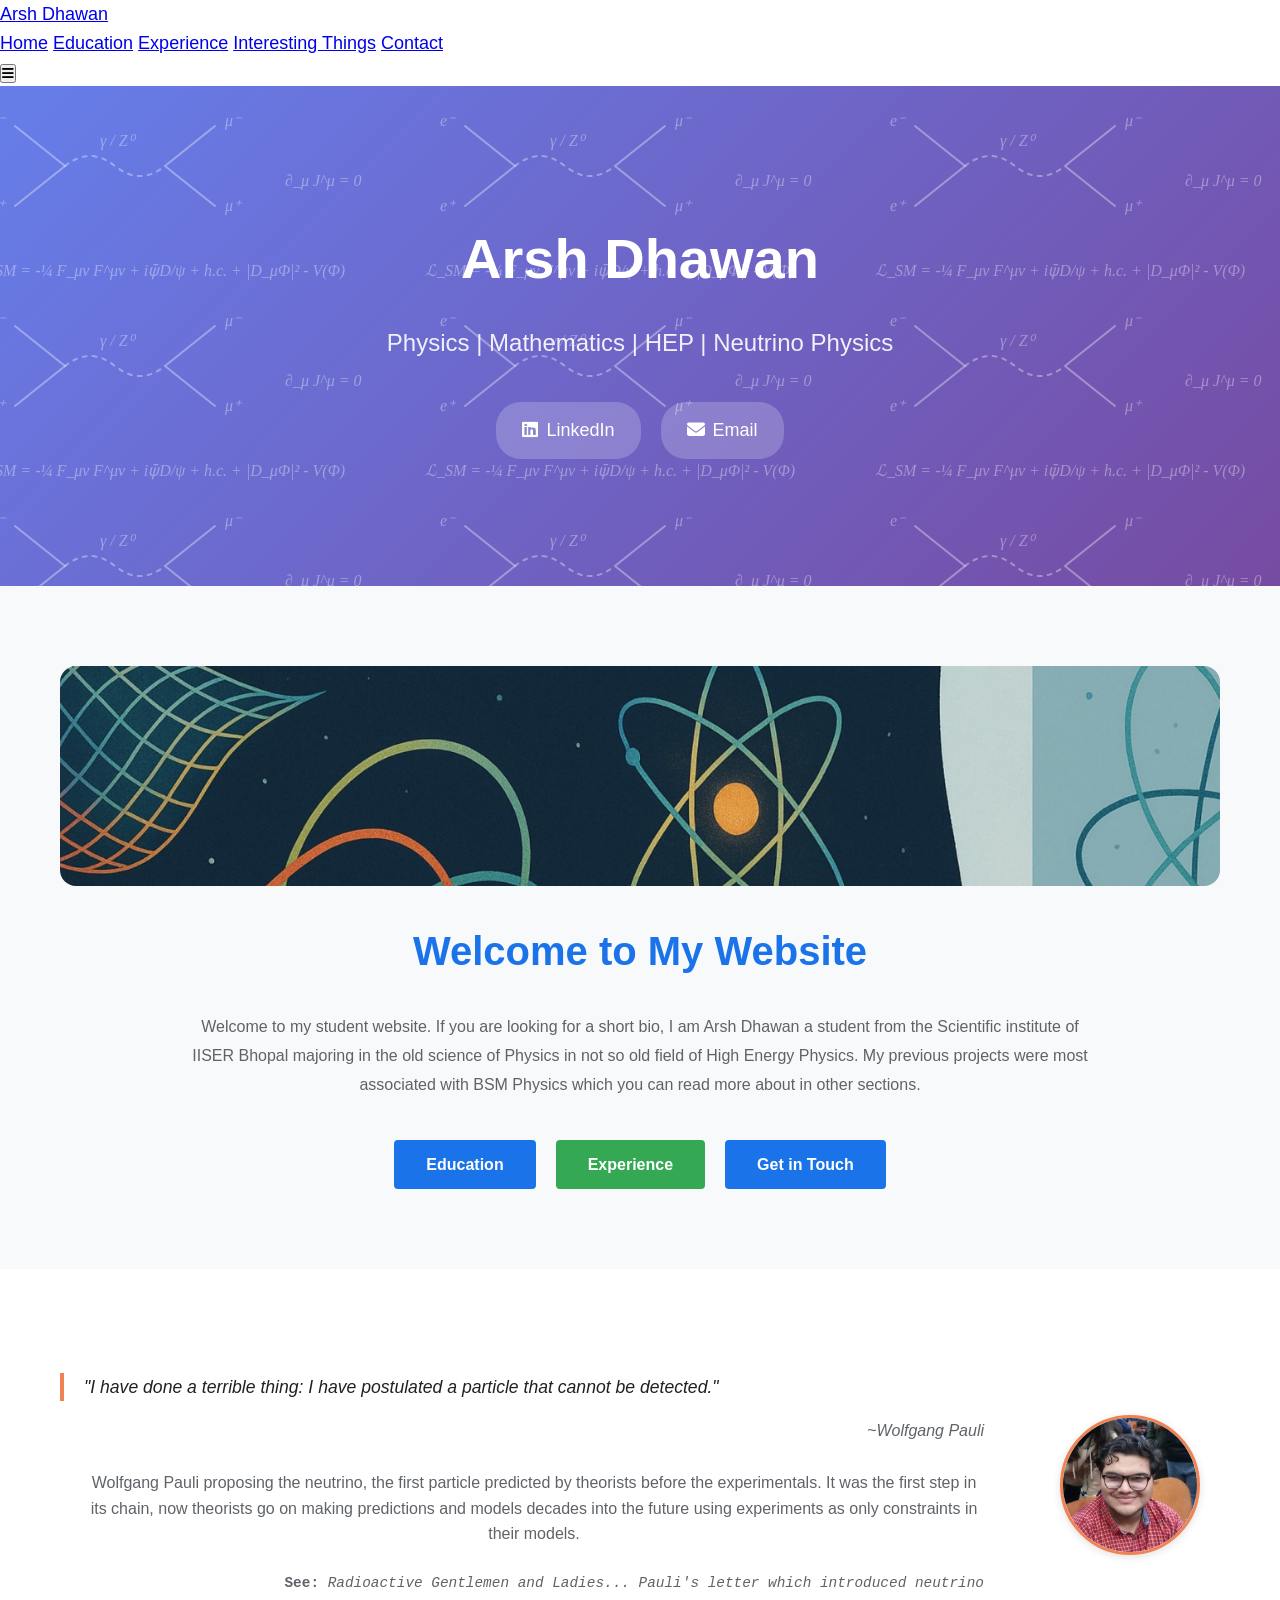
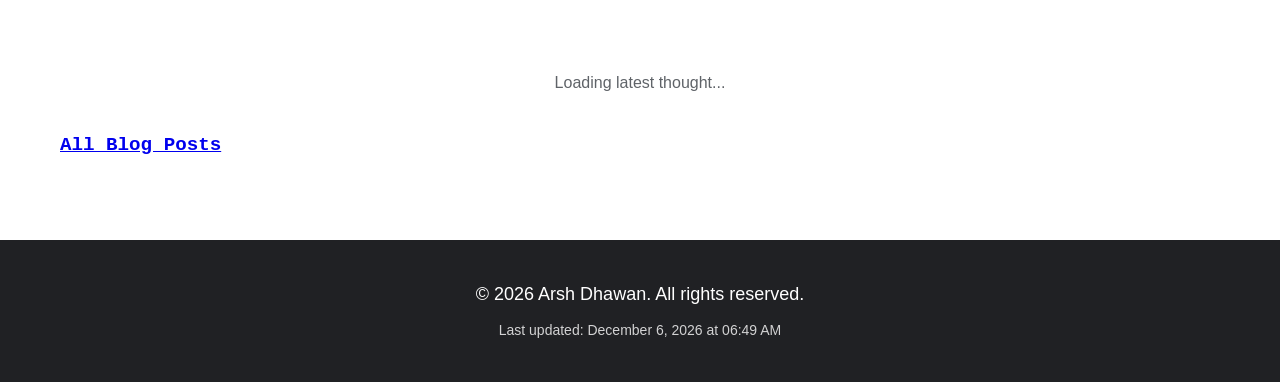
==== index.html @ 58fb80c8 "Revamp navigation bar with responsive design" ====
<!DOCTYPE html>
<html lang="en">
<head>
    <meta charset="UTF-8">
    <meta name="viewport" content="width=device-width, initial-scale=1.0">
    <title>Arsh Dhawan - Portfolio</title>
    <link rel="stylesheet" href="styles.css">
    <link rel="stylesheet" href="https://cdnjs.cloudflare.com/ajax/libs/font-awesome/6.4.0/css/all.min.css">
</head>
<body>
    <!-- Navigation Bar -->
    <nav class="bg-white shadow-md sticky top-0 z-50">
        <div class="max-w-6xl mx-auto px-4 sm:px-6 lg:px-8">
            <div class="flex justify-between items-center h-16">
                <!-- Logo -->
                <div class="flex-shrink-0 flex items-center">
                    <a href="index.html" class="text-2xl font-bold text-primary tracking-tight">Arsh Dhawan</a>
                </div>
                <!-- Desktop Menu -->
                <div class="hidden md:flex space-x-8">
                    <a href="index.html" class="text-primary border-b-2 border-primary px-3 py-2 text-sm font-medium">Home</a>
                    <a href="education.html" class="text-gray-500 hover:text-primary border-b-2 border-transparent px-3 py-2 text-sm font-medium transition-colors">Education</a>
                    <a href="experience.html" class="text-gray-500 hover:text-primary border-b-2 border-transparent px-3 py-2 text-sm font-medium transition-colors">Experience</a>
                    <a href="Interesting things.html" class="text-gray-500 hover:text-primary border-b-2 border-transparent px-3 py-2 text-sm font-medium transition-colors">Interesting Things</a>
                    <a href="contact.html" class="text-gray-500 hover:text-primary border-b-2 border-transparent px-3 py-2 text-sm font-medium transition-colors">Contact</a>
                </div>
                <!-- Mobile Menu Button (Visual Only for this demo) -->
                <div class="md:hidden flex items-center">
                    <button class="text-gray-500 hover:text-primary focus:outline-none">
                        <i class="fa-solid fa-bars text-xl"></i>
                    </button>
                </div>
            </div>
        </div>
    </nav>


    <section id="home" class="hero">
        <div class="hero-content">
            <h1>Arsh Dhawan</h1>
            <p class="subtitle">Physics | Mathematics | HEP | Neutrino Physics</p>
            <div class="social-links">
                <a href="https://www.linkedin.com/in/arsh-dhawan/" target="_blank" rel="noopener noreferrer">
                    <i class="fab fa-linkedin"></i> LinkedIn
                </a>
                <a href="https://mail.google.com/mail/?view=cm&fs=1&to=arsh23@iiserb.ac.in">
                    <i class="fas fa-envelope"></i> Email
                </a>
            </div>
        </div>
    </section>

    <section class="welcome">
        <div class="container">
            <img src="images/physics-banner.png" alt="Physics Banner" style="width:100%;max-height:220px;object-fit:cover;border-radius:16px;margin-bottom:24px;">
            <h2>Welcome to My Website</h2>
            <p>
                Welcome to my student website. If you are looking for a short bio, I am Arsh Dhawan a student from the Scientific institute of IISER Bhopal majoring in the old science of Physics in not so old field of High Energy Physics. My previous projects were most associated with BSM Physics which you can read more about in other sections.
            </p>
            <div class="quick-links">
                <a href="education.html" class="btn btn-primary">Education</a>
                <a href="experience.html" class="btn btn-secondary">Experience</a>
                <a href="contact.html" class="btn btn-primary">Get in Touch</a>
            </div>
        </div>
    </section>
<section class="random-content">
        <div class="container" style="display: flex; align-items: center; gap: 32px; flex-wrap: wrap;">
            
            <div style="flex: 1; min-width: 300px;">
                <section style="margin-bottom: 24px;">
                    <blockquote style="font-style: italic; font-size: 1.1rem; border-left: 4px solid #ef8354; padding-left: 20px; margin: 24px 0;">
                        "I have done a terrible thing: I have postulated a particle that cannot be detected."
                    </blockquote>
                    <p style="text-align: right; font-style: italic; margin-top: -8px; margin-bottom: 24px;">
                        ~Wolfgang Pauli
                    </p>
                    <p style="line-height: 1.6; margin-bottom: 24px;">
                        Wolfgang Pauli proposing the neutrino, the first particle predicted by theorists before the experimentals. It was the first step in its chain, now theorists go on making predictions and models decades into the future using experiments as only constraints in their models.
                    </p>
                    <p style="text-align: right; font-family: 'Courier New', monospace; font-size: 0.9rem;">
                        <strong>See:</strong> <em><a href="https://www.math.utah.edu/~beebe/talks/2015/qtm/pdf/pauli-1930-ltc.pdf" style="text-decoration: none; color: inherit;">Radioactive Gentlemen and Ladies... Pauli's letter which introduced neutrino</a></em>
                    </p>
                </section>
            </div>

            <div style="flex: 0 0 180px; text-align: center;">
                <img src="images/linkedin-profile.jpg" alt="Profile Picture" style="width:140px;height:140px;object-fit:cover;border-radius:50%;box-shadow:0 2px 8px rgba(0,0,0,0.12);border:3px solid #ef8354;display:block;margin:0 auto;">
            </div>

        </div>

        <div class="container" style="margin-top: 48px;">
            <div id="latestBlog">
                <p>Loading latest thought...</p>
            </div>
            <div id="allBlogs" style="margin-top:32px;">
                <h3 style="font-family:'Fira Mono','Roboto Mono','Consolas',monospace;font-size:1.2rem;"><a href ="fun.html"> All Blog Posts</a></h3>
                <div id="blogList"></div>
            </div>
        </div>
    </section>

    <footer class="footer">
        <p>&copy; 2026 Arsh Dhawan. All rights reserved.</p>
        <p class="last-updated">Last updated: <span id="lastUpdated"></span></p>
    </footer>

    <script src="script.js"></script>
</body>
</html>
---- styles.css ----
* {
    margin: 0;
    padding: 0;
    box-sizing: border-box;
}
/* 1. Hide the element by default (Mobile view) */
.desktop-only {
    display: none !important; 
}

/* 2. Show the element when the screen width is 768 pixels or larger (PC/Tablet view) */
@media (min-width: 768px) {
    .desktop-only {
        display: block !important; /* Use 'flex' instead of 'block' if it's a flex container */
    }
}
:root {
    --primary-color: #1a73e8;
    --secondary-color: #34a853;
    --text-dark: #202124;
    --text-light: #5f6368;
    --bg-light: #f8f9fa;
    --bg-white: #ffffff;
    --border-color: #dadce0;
    --shadow: 0 4px 24px rgba(44, 62, 80, 0.08);
}

body {
    font-family: 'Segoe UI', Tahoma, Geneva, Verdana, sans-serif;
    line-height: 1.6;
    color: var(--text-dark);
    background-color: var(--bg-white);
    font-size: 18px;
}

/* Navbar */
.navbar {
    background-color: var(--bg-white);
    box-shadow: 0 2px 4px rgba(0, 0, 0, 0.1);
    position: sticky;
    top: 0;
    z-index: 100;
    border-bottom: 1px solid var(--border-color);
}

.nav-container {
    max-width: 1200px;
    margin: 0 auto;
    padding: 0 20px;
    display: flex;
    justify-content: space-between;
    align-items: center;
    height: 70px;
}

.nav-logo {
    font-size: 24px;
    font-weight: 600;
    color: var(--primary-color);
    text-decoration: none;
    letter-spacing: 1px;
}

.nav-menu {
    display: flex;
    list-style: none;
    gap: 30px;
}

.nav-link {
    color: var(--text-dark);
    text-decoration: none;
    font-weight: 500;
    transition: color 0.3s ease;
}

.nav-link:hover {
    color: var(--primary-color);
}

/* =========================================
   HERO & HEADER SECTIONS (UPDATED WITH DOODLES)
   ========================================= */

/* Hero Section (Home Page - General HEP Doodle) */
.hero {
    background: url('images/hep-doodle.svg'), linear-gradient(135deg, #667eea 0%, #764ba2 100%);
    background-size: 450px, cover; 
    background-position: center;
    background-repeat: repeat, no-repeat;
    color: white;
    padding: 100px 20px;
    text-align: center;
    min-height: 500px;
    display: flex;
    align-items: center;
    justify-content: center;
}

.hero-content h1 {
    font-size: 56px;
    margin-bottom: 20px;
    font-weight: 700;
}

.subtitle {
    font-size: 24px;
    margin-bottom: 40px;
    opacity: 0.9;
}

.social-links {
    display: flex;
    gap: 20px;
    justify-content: center;
    flex-wrap: wrap;
}

.social-links a {
    display: inline-flex;
    align-items: center;
    gap: 8px;
    background-color: rgba(255, 255, 255, 0.2);
    color: white;
    padding: 12px 24px;
    border-radius: 25px;
    text-decoration: none;
    transition: all 0.3s ease;
    border: 2px solid transparent;
}

.social-links a:hover {
    background-color: white;
    color: #667eea;
    border-color: white;
}

/* Base Page Header */
.page-header {
    background: linear-gradient(135deg, #667eea 0%, #764ba2 100%);
    background-size: 450px, cover;
    background-position: center;
    background-repeat: repeat, no-repeat;
    color: white;
    padding: 60px 20px;
    text-align: center;
}

.page-header h1 {
    font-size: 48px;
    font-weight: 700;
}

/* Subpage Modifier Classes for Doodles */
.page-header.header-education {
    background: url('images/education-doodle.svg'), linear-gradient(135deg, #667eea 0%, #764ba2 100%);
}

.page-header.header-experience {
    background: url('images/bsm-doodle.svg'), linear-gradient(135deg, #667eea 0%, #764ba2 100%);
}

.page-header.header-fun {
    background: url('images/strings-doodle.svg'), linear-gradient(135deg, #667eea 0%, #764ba2 100%);
}

.page-header.header-contact {
    /* Updated to use your new.svg file instead of the old neutrino one! */
    background: url('images/new.svg'), linear-gradient(135deg, #667eea 0%, #764ba2 100%);
}

/* =========================================
   REMAINING CONTENT STYLES
   ========================================= */

/* Container */
.container {
    max-width: 1200px;
    margin: 0 auto;
    padding: 0 20px;
}

/* Content Section */
.content-section {
    padding: 80px 20px;
    background-color: var(--bg-light);
}

/* Welcome Section */
.welcome {
    padding: 80px 20px;
    background-color: var(--bg-light);
}

.welcome h2 {
    font-size: 40px;
    margin-bottom: 30px;
    color: var(--primary-color);
    text-align: center;
}

.welcome p {
    font-size: 16px;
    line-height: 1.8;
    color: var(--text-light);
    max-width: 900px;
    margin: 0 auto 20px;
    text-align: center;
}

.quick-links {
    display: flex;
    gap: 20px;
    justify-content: center;
    flex-wrap: wrap;
    margin-top: 40px;
}

/* Random Content Section */
.random-content {
    padding: 80px 20px;
    background-color: var(--bg-white);
}

.random-content h2 {
    font-size: 40px;
    margin-bottom: 30px;
    color: var(--primary-color);
    text-align: center;
}

.random-content p {
    font-size: 16px;
    line-height: 1.8;
    color: var(--text-light);
    max-width: 900px;
    margin: 0 auto;
    text-align: center;
}

/* Education Content */
.education-content h2 {
    font-size: 32px;
    color: var(--primary-color);
    margin-top: 40px;
    margin-bottom: 25px;
}

.education-content h2:first-child {
    margin-top: 0;
}

.education-item {
    background-color: var(--bg-white);
    padding: 30px;
    border-radius: 8px;
    margin-bottom: 25px;
    box-shadow: 0 2px 8px rgba(0, 0, 0, 0.08);
}

.education-item h3 {
    color: var(--primary-color);
    margin-bottom: 10px;
    font-size: 22px;
}

.education-item .subtitle {
    color: var(--text-light);
    font-size: 16px;
    margin-bottom: 15px;
    opacity: 1;
}

.education-item p {
    color: var(--text-light);
    line-height: 1.8;
    margin-bottom: 10px;
}

.interest-list {
    list-style: none;
    margin-left: 0;
}

.interest-list li {
    padding: 8px 0;
    padding-left: 25px;
    position: relative;
    color: var(--text-light);
}

.interest-list li:before {
    content: "▸";
    position: absolute;
    left: 0;
    color: var(--primary-color);
    font-weight: bold;
}

/* Projects Grid */
.projects-grid {
    display: grid;
    grid-template-columns: repeat(auto-fill, minmax(300px, 1fr));
    gap: 30px;
}

.project-card {
    background-color: var(--bg-white);
    padding: 30px;
    border-radius: 8px;
    box-shadow: 0 2px 8px rgba(0, 0, 0, 0.08);
    transition: transform 0.3s ease, box-shadow 0.3s ease;
}

.project-card:hover {
    transform: translateY(-8px);
    box-shadow: 0 8px 20px rgba(0, 0, 0, 0.12);
}

.project-card h3 {
    color: var(--primary-color);
    margin-bottom: 15px;
    font-size: 22px;
}

.project-description {
    color: var(--text-light);
    margin-bottom: 20px;
    line-height: 1.8;
}

.project-details {
    background-color: var(--bg-light);
    padding: 15px;
    border-radius: 4px;
    margin-bottom: 20px;
}

.project-details p {
    color: var(--text-light);
    font-size: 14px;
    margin-bottom: 8px;
}

.project-details p:last-child {
    margin-bottom: 0;
}

/* Fun Items - Alternating Pattern */
.fun-item {
    display: grid;
    grid-template-columns: 1fr 1fr;
    gap: 40px;
    align-items: center;
    margin-bottom: 60px;
    background-color: var(--bg-white);
    padding: 40px;
    border-radius: 8px;
    box-shadow: 0 2px 8px rgba(0, 0, 0, 0.08);
}

.fun-item-left, .fun-item-right {
    grid-template-columns: 1fr 1fr;
}

.fun-item-right .fun-image {
    order: 2;
}

.fun-item-right .fun-text {
    order: 1;
}

.fun-image {
    overflow: hidden;
    border-radius: 8px;
}

.fun-image img {
    width: 100%;
    height: 100%;
    object-fit: cover;
    transition: transform 0.3s ease;
}

.fun-image:hover img {
    transform: scale(1.05);
}

.fun-text h3 {
    color: var(--primary-color);
    font-size: 28px;
    margin-bottom: 15px;
}

.fun-text p {
    color: var(--text-light);
    line-height: 1.8;
    font-size: 16px;
}

/* Contact Section */
.contact-info-section h2,
.cv-section h2,
.message-section h2 {
    font-size: 32px;
    color: var(--primary-color);
    margin-bottom: 30px;
    margin-top: 50px;
}

.contact-info-section h2:first-child,
.cv-section h2:first-child {
    margin-top: 0;
}

.contact-grid {
    display: grid;
    grid-template-columns: repeat(auto-fit, minmax(250px, 1fr));
    gap: 30px;
    margin-bottom: 50px;
}

.contact-item {
    background-color: var(--bg-white);
    padding: 30px;
    border-radius: 8px;
    text-align: center;
    box-shadow: 0 2px 8px rgba(0, 0, 0, 0.08);
    transition: transform 0.3s ease;
}

.contact-item:hover {
    transform: translateY(-5px);
    box-shadow: 0 8px 16px rgba(0, 0, 0, 0.12);
}

.contact-item i {
    font-size: 40px;
    color: var(--primary-color);
    margin-bottom: 15px;
}

.contact-item h3 {
    margin-bottom: 10px;
    color: var(--text-dark);
    font-size: 20px;
}

.contact-item a {
    color: var(--primary-color);
    text-decoration: none;
    transition: color 0.3s ease;
    word-break: break-word;
}

.contact-item a:hover {
    color: #1557b0;
    text-decoration: underline;
}

.contact-item p {
    color: var(--text-light);
}

/* CV Box */
.cv-box {
    background-color: var(--bg-white);
    padding: 30px;
    border-radius: 8px;
    box-shadow: 0 2px 8px rgba(0, 0, 0, 0.08);
}

.cv-box p {
    color: var(--text-light);
    margin-bottom: 20px;
    line-height: 1.8;
}

/* Contact Form */
.contact-form {
    background-color: var(--bg-white);
    padding: 30px;
    border-radius: 8px;
    box-shadow: 0 2px 8px rgba(0, 0, 0, 0.08);
    max-width: 600px;
}

.form-group {
    margin-bottom: 20px;
}

.form-group label {
    display: block;
    margin-bottom: 8px;
    color: var(--text-dark);
    font-weight: 500;
}

.form-group input,
.form-group textarea {
    width: 100%;
    padding: 12px;
    border: 1px solid var(--border-color);
    border-radius: 4px;
    font-family: inherit;
    font-size: 16px;
    transition: border-color 0.3s ease;
}

.form-group input:focus,
.form-group textarea:focus {
    outline: none;
    border-color: var(--primary-color);
    box-shadow: 0 0 0 3px rgba(26, 115, 232, 0.1);
}

/* Buttons */
.btn {
    display: inline-flex;
    align-items: center;
    gap: 8px;
    padding: 12px 32px;
    border-radius: 4px;
    text-decoration: none;
    font-weight: 600;
    transition: all 0.3s ease;
    border: none;
    cursor: pointer;
    font-size: 16px;
}

.btn-primary {
    background-color: var(--primary-color);
    color: white;
}

.btn-primary:hover {
    background-color: #1557b0;
    box-shadow: 0 4px 12px rgba(26, 115, 232, 0.4);
}

.btn-secondary {
    background-color: var(--secondary-color);
    color: white;
}

.btn-secondary:hover {
    background-color: #2d8659;
    box-shadow: 0 4px 12px rgba(52, 168, 83, 0.4);
}

/* Footer */
.footer {
    background-color: var(--text-dark);
    color: white;
    text-align: center;
    padding: 40px 20px;
}

.footer p {
    margin-bottom: 10px;
}

.footer p:last-child {
    margin-bottom: 0;
}

.last-updated {
    font-size: 14px;
    opacity: 0.8;
}

/* Responsive Design */
@media (max-width: 768px) {
    .nav-menu {
        gap: 15px;
        font-size: 14px;
    }

    .hero-content h1 {
        font-size: 36px;
    }

    .subtitle {
        font-size: 18px;
    }

    .page-header h1 {
        font-size: 32px;
    }

    .welcome h2,
    .random-content h2,
    .education-content h2,
    .contact-info-section h2,
    .cv-section h2,
    .message-section h2 {
        font-size: 28px;
    }

    .social-links {
        flex-direction: column;
    }

    .social-links a {
        width: 100%;
    }

    .quick-links {
        flex-direction: column;
    }

    .quick-links .btn {
        width: 100%;
        justify-content: center;
    }

    .fun-item {
        grid-template-columns: 1fr;
        gap: 20px;
        padding: 20px;
    }

    .fun-item-right .fun-image {
        order: 0;
    }

    .fun-item-right .fun-text {
        order: 0;
    }

    .contact-form {
        padding: 20px;
    }

    .projects-grid {
        grid-template-columns: 1fr;
    }
}

@media (max-width: 480px) {
    .nav-menu {
        gap: 10px;
        font-size: 12px;
    }

    .hero-content h1 {
        font-size: 28px;
    }

    .page-header h1 {
        font-size: 24px;
    }

    .btn {
        padding: 10px 20px;
        font-size: 14px;
    }

    .education-item,
    .project-card,
    .fun-item {
        padding: 20px;
    }

    .fun-text h3 {
        font-size: 22px;
    }

    .contact-item i {
        font-size: 32px;
    }
}
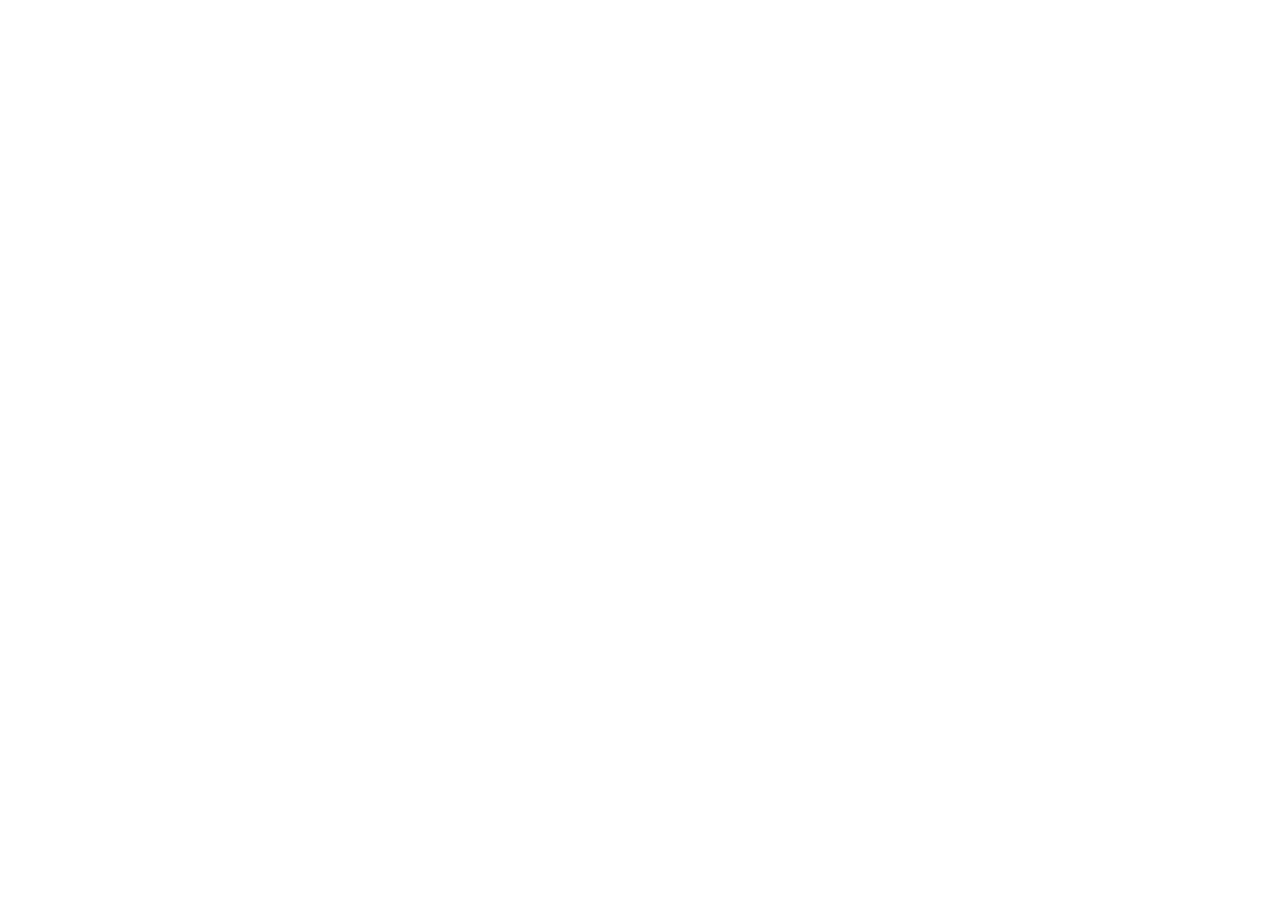
==== commit a2e102d4: "Refactor index.html structure and navigation links" ====
--- a/index.html
+++ b/index.html
@@ -1,29 +1,22 @@
 <!DOCTYPE html>
 <html lang="en">
 <head>
-    <meta charset="UTF-8">
-    <meta name="viewport" content="width=device-width, initial-scale=1.0">
-    <title>Arsh Dhawan - Portfolio</title>
-    <link rel="stylesheet" href="styles.css">
-    <link rel="stylesheet" href="https://cdnjs.cloudflare.com/ajax/libs/font-awesome/6.4.0/css/all.min.css">
+ <meta charset="UTF-8" />
+  <meta name="viewport" content="width=device-width, initial-scale=1.0" />
+  <title>Portfolio - Arsh Dhawan</title>
+  <link rel="stylesheet" href="https://cdnjs.cloudflare.com/ajax/libs/font-awesome/6.4.0/css/all.min.css" />
+
+  <style>
+    * { box-sizing: border-box; }
 </head>
 <body>
-    <!-- Navigation Bar -->
-    <nav class="bg-white shadow-md sticky top-0 z-50">
-        <div class="max-w-6xl mx-auto px-4 sm:px-6 lg:px-8">
-            <div class="flex justify-between items-center h-16">
-                <!-- Logo -->
-                <div class="flex-shrink-0 flex items-center">
-                    <a href="index.html" class="text-2xl font-bold text-primary tracking-tight">Arsh Dhawan</a>
-                </div>
-                <!-- Desktop Menu -->
-                <div class="hidden md:flex space-x-8">
-                    <a href="index.html" class="text-primary border-b-2 border-primary px-3 py-2 text-sm font-medium">Home</a>
-                    <a href="education.html" class="text-gray-500 hover:text-primary border-b-2 border-transparent px-3 py-2 text-sm font-medium transition-colors">Education</a>
-                    <a href="experience.html" class="text-gray-500 hover:text-primary border-b-2 border-transparent px-3 py-2 text-sm font-medium transition-colors">Experience</a>
-                    <a href="Interesting things.html" class="text-gray-500 hover:text-primary border-b-2 border-transparent px-3 py-2 text-sm font-medium transition-colors">Interesting Things</a>
-                    <a href="contact.html" class="text-gray-500 hover:text-primary border-b-2 border-transparent px-3 py-2 text-sm font-medium transition-colors">Contact</a>
-                </div>
+      <div class="nav-links">
+        <a href="index.html">Home</a>
+        <a href="education.html">Education</a>
+        <a href="experience.html">Experience</a>
+        <a href="interesting-things.html" class="active">Interesting Things</a>
+        <a href="contact.html">Contact</a>
+      </div>
                 <!-- Mobile Menu Button (Visual Only for this demo) -->
                 <div class="md:hidden flex items-center">
                     <button class="text-gray-500 hover:text-primary focus:outline-none">
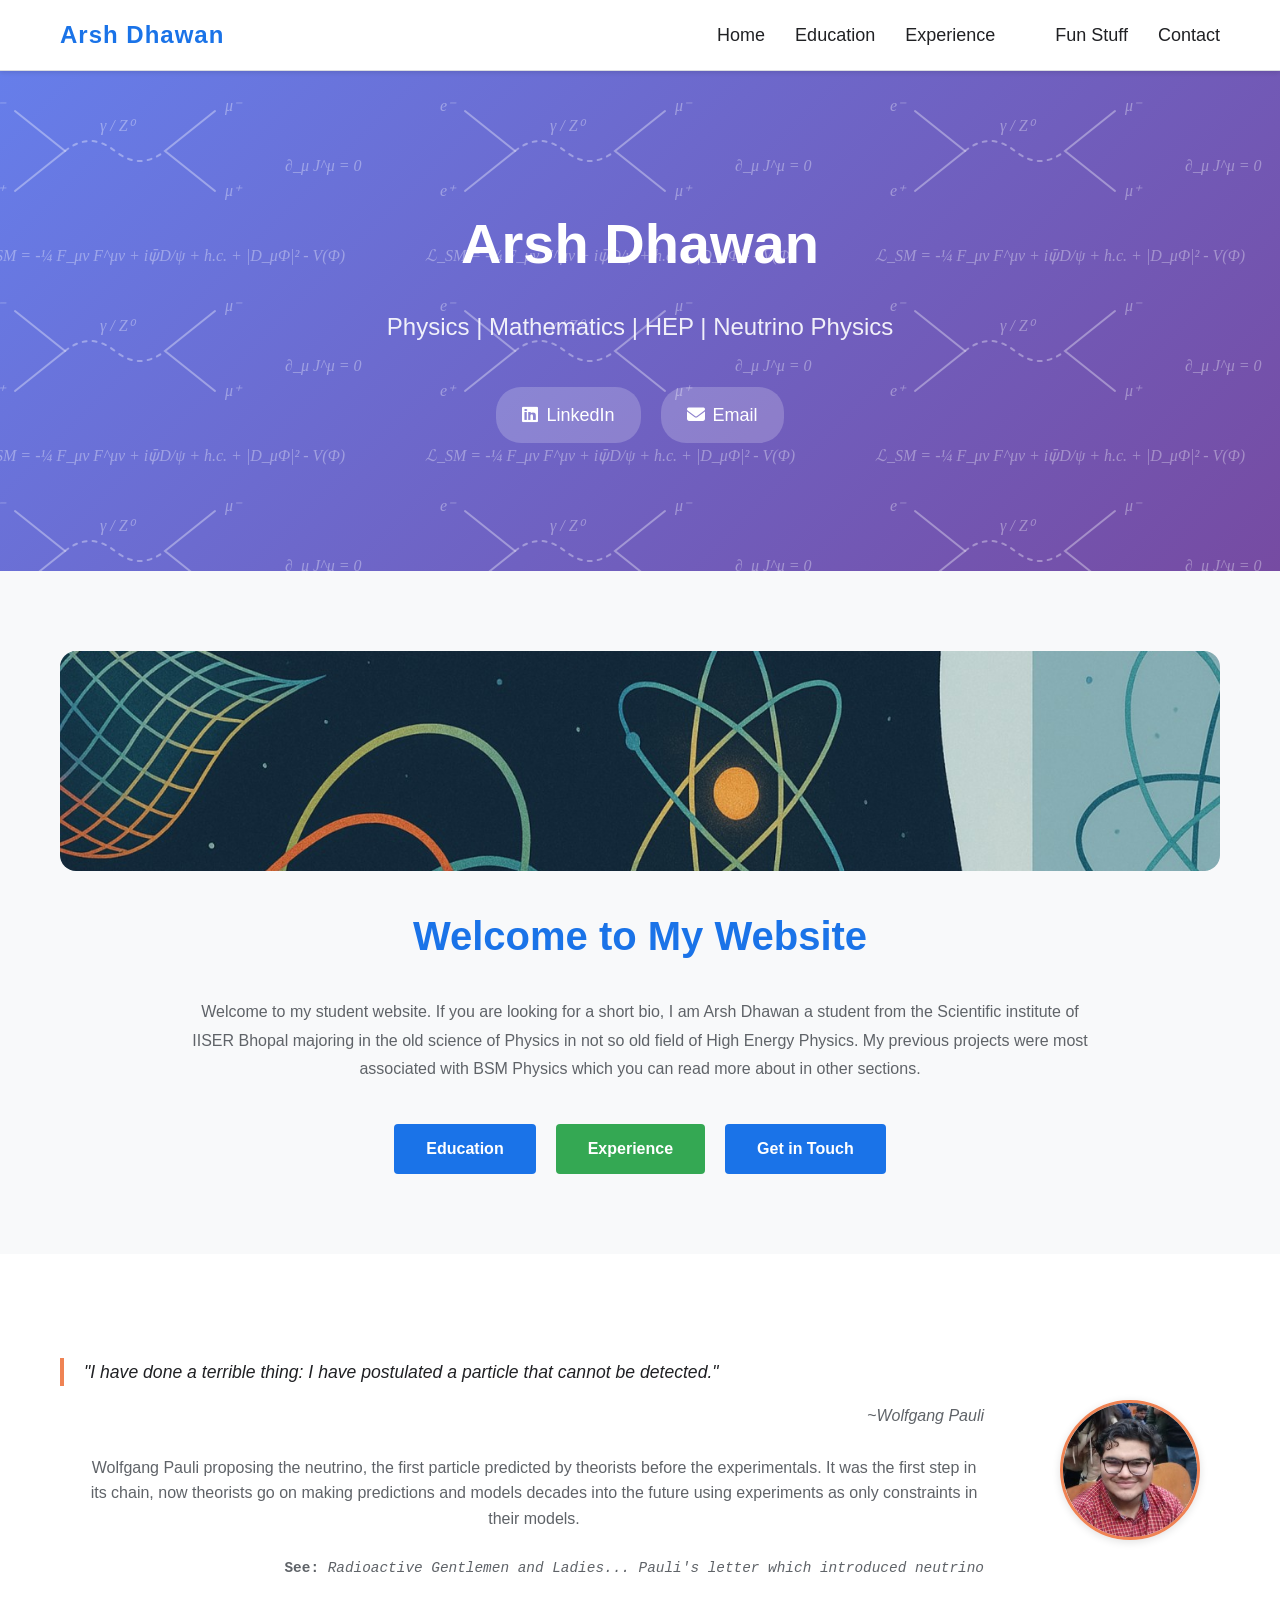
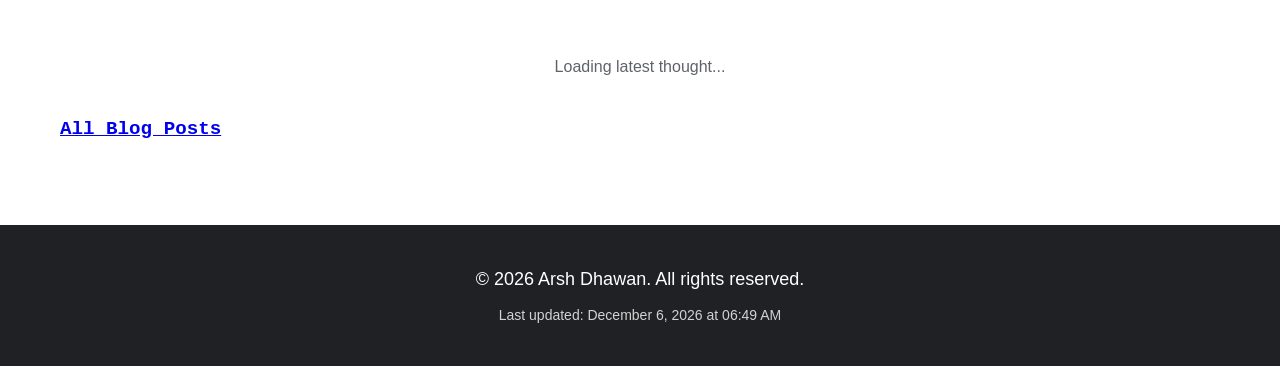
==== commit 27bcf2f1: "Refactor HTML structure and update metadata" ====
--- a/index.html
+++ b/index.html
@@ -1,32 +1,35 @@
 <!DOCTYPE html>
 <html lang="en">
 <head>
- <meta charset="UTF-8" />
-  <meta name="viewport" content="width=device-width, initial-scale=1.0" />
-  <title>Portfolio - Arsh Dhawan</title>
-  <link rel="stylesheet" href="https://cdnjs.cloudflare.com/ajax/libs/font-awesome/6.4.0/css/all.min.css" />
-
-  <style>
-    * { box-sizing: border-box; }
+    <meta charset="UTF-8">
+    <meta name="viewport" content="width=device-width, initial-scale=1.0">
+    <title>Arsh Dhawan - Portfolio</title>
+    <link rel="stylesheet" href="styles.css">
+    <link rel="stylesheet" href="https://cdnjs.cloudflare.com/ajax/libs/font-awesome/6.4.0/css/all.min.css">
 </head>
 <body>
-      <div class="nav-links">
-        <a href="index.html">Home</a>
-        <a href="education.html">Education</a>
-        <a href="experience.html">Experience</a>
-        <a href="interesting-things.html" class="active">Interesting Things</a>
-        <a href="contact.html">Contact</a>
-      </div>
-                <!-- Mobile Menu Button (Visual Only for this demo) -->
-                <div class="md:hidden flex items-center">
-                    <button class="text-gray-500 hover:text-primary focus:outline-none">
-                        <i class="fa-solid fa-bars text-xl"></i>
-                    </button>
-                </div>
-            </div>
+    <nav class="navbar">
+        <div class="nav-container">
+            <a href="index.html" class="nav-logo">Arsh Dhawan</a>
+            <ul class="nav-menu">
+                <li class="nav-item">
+                    <a href="index.html" class="nav-link">Home</a>
+                </li>
+                <li class="nav-item">
+                    <a href="education.html" class="nav-link">Education</a>
+                </li>
+                <li class="nav-item">
+                    <a href="experience.html" class="nav-link">Experience</a>
+                </li>
+                <li class="nav-item">
+                <li class="nav-item"><a href="fun.html" class="nav-link">Fun Stuff</a></li>
+                </li>
+                <li class="nav-item">
+                    <a href="contact.html" class="nav-link">Contact</a>
+                </li>
+            </ul>
         </div>
     </nav>
-
 
     <section id="home" class="hero">
         <div class="hero-content">
@@ -102,4 +105,3 @@
     <script src="script.js"></script>
 </body>
 </html>
-
--- a/styles.css
+++ b/styles.css
@@ -0,0 +1,674 @@
+* {
+    margin: 0;
+    padding: 0;
+    box-sizing: border-box;
+}
+/* 1. Hide the element by default (Mobile view) */
+.desktop-only {
+    display: none !important; 
+}
+
+/* 2. Show the element when the screen width is 768 pixels or larger (PC/Tablet view) */
+@media (min-width: 768px) {
+    .desktop-only {
+        display: block !important; /* Use 'flex' instead of 'block' if it's a flex container */
+    }
+}
+:root {
+    --primary-color: #1a73e8;
+    --secondary-color: #34a853;
+    --text-dark: #202124;
+    --text-light: #5f6368;
+    --bg-light: #f8f9fa;
+    --bg-white: #ffffff;
+    --border-color: #dadce0;
+    --shadow: 0 4px 24px rgba(44, 62, 80, 0.08);
+}
+
+body {
+    font-family: 'Segoe UI', Tahoma, Geneva, Verdana, sans-serif;
+    line-height: 1.6;
+    color: var(--text-dark);
+    background-color: var(--bg-white);
+    font-size: 18px;
+}
+
+/* Navbar */
+.navbar {
+    background-color: var(--bg-white);
+    box-shadow: 0 2px 4px rgba(0, 0, 0, 0.1);
+    position: sticky;
+    top: 0;
+    z-index: 100;
+    border-bottom: 1px solid var(--border-color);
+}
+
+.nav-container {
+    max-width: 1200px;
+    margin: 0 auto;
+    padding: 0 20px;
+    display: flex;
+    justify-content: space-between;
+    align-items: center;
+    height: 70px;
+}
+
+.nav-logo {
+    font-size: 24px;
+    font-weight: 600;
+    color: var(--primary-color);
+    text-decoration: none;
+    letter-spacing: 1px;
+}
+
+.nav-menu {
+    display: flex;
+    list-style: none;
+    gap: 30px;
+}
+
+.nav-link {
+    color: var(--text-dark);
+    text-decoration: none;
+    font-weight: 500;
+    transition: color 0.3s ease;
+}
+
+.nav-link:hover {
+    color: var(--primary-color);
+}
+
+/* =========================================
+   HERO & HEADER SECTIONS (UPDATED WITH DOODLES)
+   ========================================= */
+
+/* Hero Section (Home Page - General HEP Doodle) */
+.hero {
+    background: url('images/hep-doodle.svg'), linear-gradient(135deg, #667eea 0%, #764ba2 100%);
+    background-size: 450px, cover; 
+    background-position: center;
+    background-repeat: repeat, no-repeat;
+    color: white;
+    padding: 100px 20px;
+    text-align: center;
+    min-height: 500px;
+    display: flex;
+    align-items: center;
+    justify-content: center;
+}
+
+.hero-content h1 {
+    font-size: 56px;
+    margin-bottom: 20px;
+    font-weight: 700;
+}
+
+.subtitle {
+    font-size: 24px;
+    margin-bottom: 40px;
+    opacity: 0.9;
+}
+
+.social-links {
+    display: flex;
+    gap: 20px;
+    justify-content: center;
+    flex-wrap: wrap;
+}
+
+.social-links a {
+    display: inline-flex;
+    align-items: center;
+    gap: 8px;
+    background-color: rgba(255, 255, 255, 0.2);
+    color: white;
+    padding: 12px 24px;
+    border-radius: 25px;
+    text-decoration: none;
+    transition: all 0.3s ease;
+    border: 2px solid transparent;
+}
+
+.social-links a:hover {
+    background-color: white;
+    color: #667eea;
+    border-color: white;
+}
+
+/* Base Page Header */
+.page-header {
+    background: linear-gradient(135deg, #667eea 0%, #764ba2 100%);
+    background-size: 450px, cover;
+    background-position: center;
+    background-repeat: repeat, no-repeat;
+    color: white;
+    padding: 60px 20px;
+    text-align: center;
+}
+
+.page-header h1 {
+    font-size: 48px;
+    font-weight: 700;
+}
+
+/* Subpage Modifier Classes for Doodles */
+.page-header.header-education {
+    background: url('images/education-doodle.svg'), linear-gradient(135deg, #667eea 0%, #764ba2 100%);
+}
+
+.page-header.header-experience {
+    background: url('images/bsm-doodle.svg'), linear-gradient(135deg, #667eea 0%, #764ba2 100%);
+}
+
+.page-header.header-fun {
+    background: url('images/strings-doodle.svg'), linear-gradient(135deg, #667eea 0%, #764ba2 100%);
+}
+
+.page-header.header-contact {
+    /* Updated to use your new.svg file instead of the old neutrino one! */
+    background: url('images/new.svg'), linear-gradient(135deg, #667eea 0%, #764ba2 100%);
+}
+
+/* =========================================
+   REMAINING CONTENT STYLES
+   ========================================= */
+
+/* Container */
+.container {
+    max-width: 1200px;
+    margin: 0 auto;
+    padding: 0 20px;
+}
+
+/* Content Section */
+.content-section {
+    padding: 80px 20px;
+    background-color: var(--bg-light);
+}
+
+/* Welcome Section */
+.welcome {
+    padding: 80px 20px;
+    background-color: var(--bg-light);
+}
+
+.welcome h2 {
+    font-size: 40px;
+    margin-bottom: 30px;
+    color: var(--primary-color);
+    text-align: center;
+}
+
+.welcome p {
+    font-size: 16px;
+    line-height: 1.8;
+    color: var(--text-light);
+    max-width: 900px;
+    margin: 0 auto 20px;
+    text-align: center;
+}
+
+.quick-links {
+    display: flex;
+    gap: 20px;
+    justify-content: center;
+    flex-wrap: wrap;
+    margin-top: 40px;
+}
+
+/* Random Content Section */
+.random-content {
+    padding: 80px 20px;
+    background-color: var(--bg-white);
+}
+
+.random-content h2 {
+    font-size: 40px;
+    margin-bottom: 30px;
+    color: var(--primary-color);
+    text-align: center;
+}
+
+.random-content p {
+    font-size: 16px;
+    line-height: 1.8;
+    color: var(--text-light);
+    max-width: 900px;
+    margin: 0 auto;
+    text-align: center;
+}
+
+/* Education Content */
+.education-content h2 {
+    font-size: 32px;
+    color: var(--primary-color);
+    margin-top: 40px;
+    margin-bottom: 25px;
+}
+
+.education-content h2:first-child {
+    margin-top: 0;
+}
+
+.education-item {
+    background-color: var(--bg-white);
+    padding: 30px;
+    border-radius: 8px;
+    margin-bottom: 25px;
+    box-shadow: 0 2px 8px rgba(0, 0, 0, 0.08);
+}
+
+.education-item h3 {
+    color: var(--primary-color);
+    margin-bottom: 10px;
+    font-size: 22px;
+}
+
+.education-item .subtitle {
+    color: var(--text-light);
+    font-size: 16px;
+    margin-bottom: 15px;
+    opacity: 1;
+}
+
+.education-item p {
+    color: var(--text-light);
+    line-height: 1.8;
+    margin-bottom: 10px;
+}
+
+.interest-list {
+    list-style: none;
+    margin-left: 0;
+}
+
+.interest-list li {
+    padding: 8px 0;
+    padding-left: 25px;
+    position: relative;
+    color: var(--text-light);
+}
+
+.interest-list li:before {
+    content: "▸";
+    position: absolute;
+    left: 0;
+    color: var(--primary-color);
+    font-weight: bold;
+}
+
+/* Projects Grid */
+.projects-grid {
+    display: grid;
+    grid-template-columns: repeat(auto-fill, minmax(300px, 1fr));
+    gap: 30px;
+}
+
+.project-card {
+    background-color: var(--bg-white);
+    padding: 30px;
+    border-radius: 8px;
+    box-shadow: 0 2px 8px rgba(0, 0, 0, 0.08);
+    transition: transform 0.3s ease, box-shadow 0.3s ease;
+}
+
+.project-card:hover {
+    transform: translateY(-8px);
+    box-shadow: 0 8px 20px rgba(0, 0, 0, 0.12);
+}
+
+.project-card h3 {
+    color: var(--primary-color);
+    margin-bottom: 15px;
+    font-size: 22px;
+}
+
+.project-description {
+    color: var(--text-light);
+    margin-bottom: 20px;
+    line-height: 1.8;
+}
+
+.project-details {
+    background-color: var(--bg-light);
+    padding: 15px;
+    border-radius: 4px;
+    margin-bottom: 20px;
+}
+
+.project-details p {
+    color: var(--text-light);
+    font-size: 14px;
+    margin-bottom: 8px;
+}
+
+.project-details p:last-child {
+    margin-bottom: 0;
+}
+
+/* Fun Items - Alternating Pattern */
+.fun-item {
+    display: grid;
+    grid-template-columns: 1fr 1fr;
+    gap: 40px;
+    align-items: center;
+    margin-bottom: 60px;
+    background-color: var(--bg-white);
+    padding: 40px;
+    border-radius: 8px;
+    box-shadow: 0 2px 8px rgba(0, 0, 0, 0.08);
+}
+
+.fun-item-left, .fun-item-right {
+    grid-template-columns: 1fr 1fr;
+}
+
+.fun-item-right .fun-image {
+    order: 2;
+}
+
+.fun-item-right .fun-text {
+    order: 1;
+}
+
+.fun-image {
+    overflow: hidden;
+    border-radius: 8px;
+}
+
+.fun-image img {
+    width: 100%;
+    height: 100%;
+    object-fit: cover;
+    transition: transform 0.3s ease;
+}
+
+.fun-image:hover img {
+    transform: scale(1.05);
+}
+
+.fun-text h3 {
+    color: var(--primary-color);
+    font-size: 28px;
+    margin-bottom: 15px;
+}
+
+.fun-text p {
+    color: var(--text-light);
+    line-height: 1.8;
+    font-size: 16px;
+}
+
+/* Contact Section */
+.contact-info-section h2,
+.cv-section h2,
+.message-section h2 {
+    font-size: 32px;
+    color: var(--primary-color);
+    margin-bottom: 30px;
+    margin-top: 50px;
+}
+
+.contact-info-section h2:first-child,
+.cv-section h2:first-child {
+    margin-top: 0;
+}
+
+.contact-grid {
+    display: grid;
+    grid-template-columns: repeat(auto-fit, minmax(250px, 1fr));
+    gap: 30px;
+    margin-bottom: 50px;
+}
+
+.contact-item {
+    background-color: var(--bg-white);
+    padding: 30px;
+    border-radius: 8px;
+    text-align: center;
+    box-shadow: 0 2px 8px rgba(0, 0, 0, 0.08);
+    transition: transform 0.3s ease;
+}
+
+.contact-item:hover {
+    transform: translateY(-5px);
+    box-shadow: 0 8px 16px rgba(0, 0, 0, 0.12);
+}
+
+.contact-item i {
+    font-size: 40px;
+    color: var(--primary-color);
+    margin-bottom: 15px;
+}
+
+.contact-item h3 {
+    margin-bottom: 10px;
+    color: var(--text-dark);
+    font-size: 20px;
+}
+
+.contact-item a {
+    color: var(--primary-color);
+    text-decoration: none;
+    transition: color 0.3s ease;
+    word-break: break-word;
+}
+
+.contact-item a:hover {
+    color: #1557b0;
+    text-decoration: underline;
+}
+
+.contact-item p {
+    color: var(--text-light);
+}
+
+/* CV Box */
+.cv-box {
+    background-color: var(--bg-white);
+    padding: 30px;
+    border-radius: 8px;
+    box-shadow: 0 2px 8px rgba(0, 0, 0, 0.08);
+}
+
+.cv-box p {
+    color: var(--text-light);
+    margin-bottom: 20px;
+    line-height: 1.8;
+}
+
+/* Contact Form */
+.contact-form {
+    background-color: var(--bg-white);
+    padding: 30px;
+    border-radius: 8px;
+    box-shadow: 0 2px 8px rgba(0, 0, 0, 0.08);
+    max-width: 600px;
+}
+
+.form-group {
+    margin-bottom: 20px;
+}
+
+.form-group label {
+    display: block;
+    margin-bottom: 8px;
+    color: var(--text-dark);
+    font-weight: 500;
+}
+
+.form-group input,
+.form-group textarea {
+    width: 100%;
+    padding: 12px;
+    border: 1px solid var(--border-color);
+    border-radius: 4px;
+    font-family: inherit;
+    font-size: 16px;
+    transition: border-color 0.3s ease;
+}
+
+.form-group input:focus,
+.form-group textarea:focus {
+    outline: none;
+    border-color: var(--primary-color);
+    box-shadow: 0 0 0 3px rgba(26, 115, 232, 0.1);
+}
+
+/* Buttons */
+.btn {
+    display: inline-flex;
+    align-items: center;
+    gap: 8px;
+    padding: 12px 32px;
+    border-radius: 4px;
+    text-decoration: none;
+    font-weight: 600;
+    transition: all 0.3s ease;
+    border: none;
+    cursor: pointer;
+    font-size: 16px;
+}
+
+.btn-primary {
+    background-color: var(--primary-color);
+    color: white;
+}
+
+.btn-primary:hover {
+    background-color: #1557b0;
+    box-shadow: 0 4px 12px rgba(26, 115, 232, 0.4);
+}
+
+.btn-secondary {
+    background-color: var(--secondary-color);
+    color: white;
+}
+
+.btn-secondary:hover {
+    background-color: #2d8659;
+    box-shadow: 0 4px 12px rgba(52, 168, 83, 0.4);
+}
+
+/* Footer */
+.footer {
+    background-color: var(--text-dark);
+    color: white;
+    text-align: center;
+    padding: 40px 20px;
+}
+
+.footer p {
+    margin-bottom: 10px;
+}
+
+.footer p:last-child {
+    margin-bottom: 0;
+}
+
+.last-updated {
+    font-size: 14px;
+    opacity: 0.8;
+}
+
+/* Responsive Design */
+@media (max-width: 768px) {
+    .nav-menu {
+        gap: 15px;
+        font-size: 14px;
+    }
+
+    .hero-content h1 {
+        font-size: 36px;
+    }
+
+    .subtitle {
+        font-size: 18px;
+    }
+
+    .page-header h1 {
+        font-size: 32px;
+    }
+
+    .welcome h2,
+    .random-content h2,
+    .education-content h2,
+    .contact-info-section h2,
+    .cv-section h2,
+    .message-section h2 {
+        font-size: 28px;
+    }
+
+    .social-links {
+        flex-direction: column;
+    }
+
+    .social-links a {
+        width: 100%;
+    }
+
+    .quick-links {
+        flex-direction: column;
+    }
+
+    .quick-links .btn {
+        width: 100%;
+        justify-content: center;
+    }
+
+    .fun-item {
+        grid-template-columns: 1fr;
+        gap: 20px;
+        padding: 20px;
+    }
+
+    .fun-item-right .fun-image {
+        order: 0;
+    }
+
+    .fun-item-right .fun-text {
+        order: 0;
+    }
+
+    .contact-form {
+        padding: 20px;
+    }
+
+    .projects-grid {
+        grid-template-columns: 1fr;
+    }
+}
+
+@media (max-width: 480px) {
+    .nav-menu {
+        gap: 10px;
+        font-size: 12px;
+    }
+
+    .hero-content h1 {
+        font-size: 28px;
+    }
+
+    .page-header h1 {
+        font-size: 24px;
+    }
+
+    .btn {
+        padding: 10px 20px;
+        font-size: 14px;
+    }
+
+    .education-item,
+    .project-card,
+    .fun-item {
+        padding: 20px;
+    }
+
+    .fun-text h3 {
+        font-size: 22px;
+    }
+
+    .contact-item i {
+        font-size: 32px;
+    }
+}
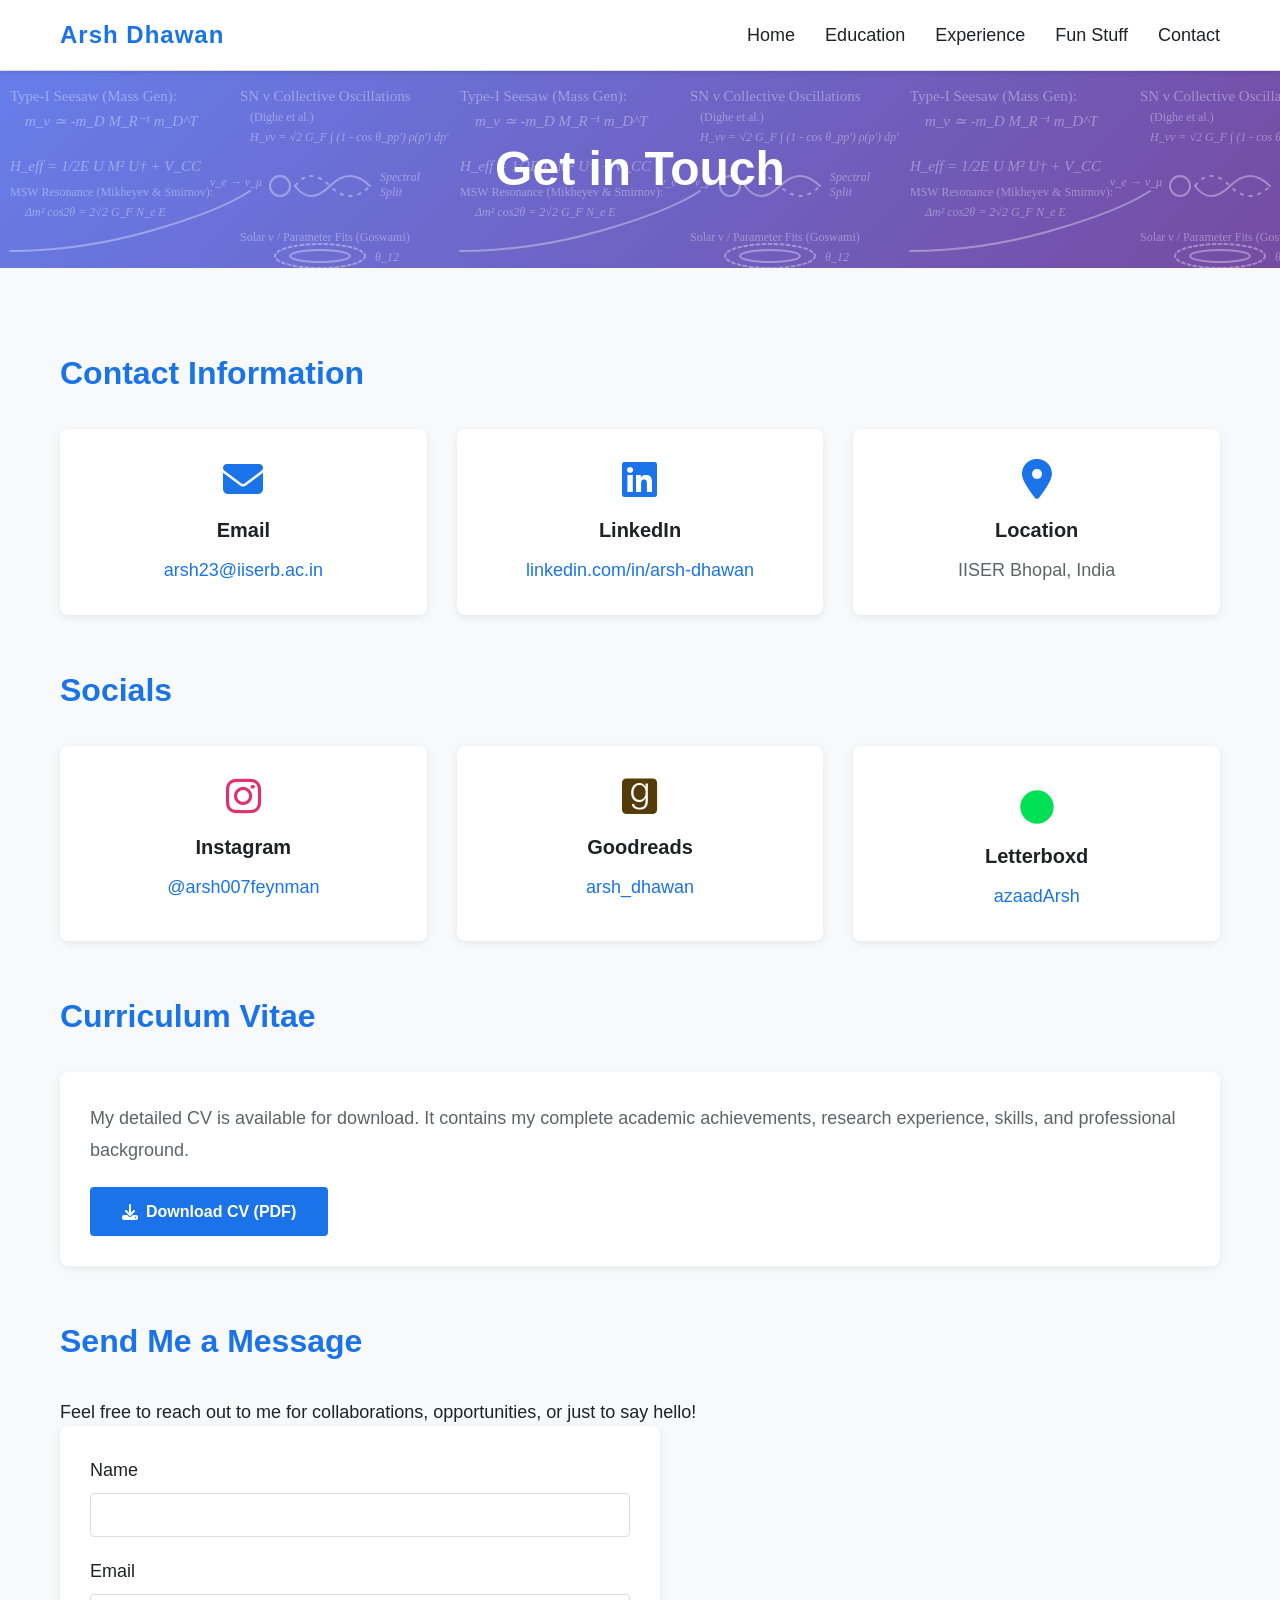
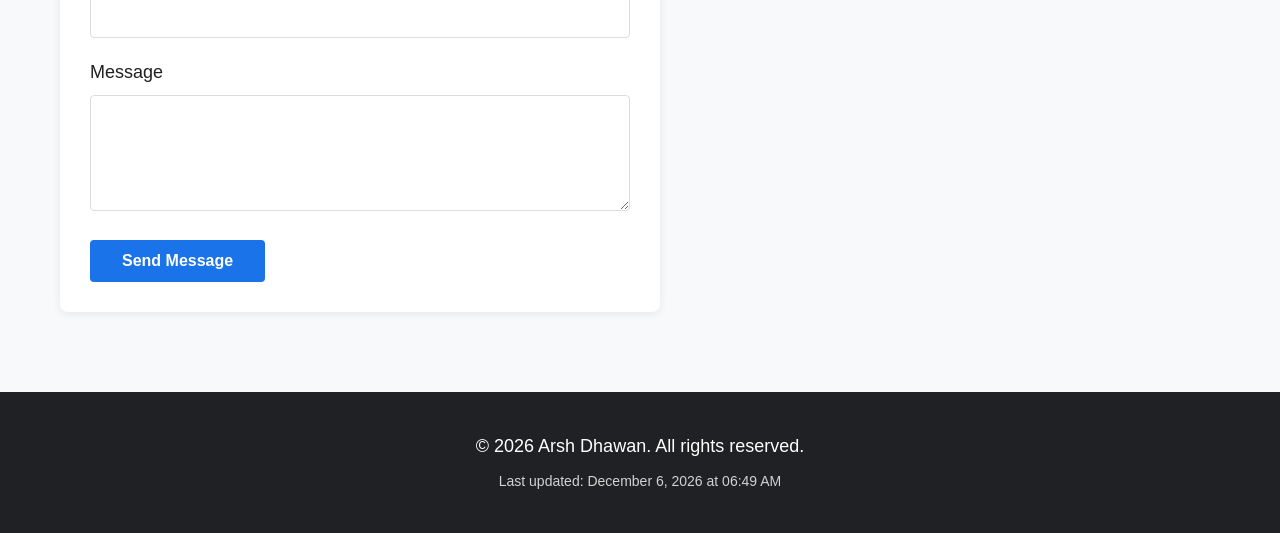
==== commit 949848e6: "Update index.html for contact page layout" ====
--- a/index.html
+++ b/index.html
@@ -1,9 +1,13 @@
 <!DOCTYPE html>
 <html lang="en">
 <head>
+    <!-- Favicon Links -->
+    <link rel="icon" href="images/cherenkov-nu.png" type="image/png">
+    <!-- If you also want to use the .ico as a fallback, you can uncomment the line below and ensure you have a favicon.ico file -->
+    <!-- <link rel="icon" href="favicon.ico" sizes="48x48"> -->
     <meta charset="UTF-8">
     <meta name="viewport" content="width=device-width, initial-scale=1.0">
-    <title>Arsh Dhawan - Portfolio</title>
+    <title>Contact - Arsh Dhawan</title>
     <link rel="stylesheet" href="styles.css">
     <link rel="stylesheet" href="https://cdnjs.cloudflare.com/ajax/libs/font-awesome/6.4.0/css/all.min.css">
 </head>
@@ -22,7 +26,7 @@
                     <a href="experience.html" class="nav-link">Experience</a>
                 </li>
                 <li class="nav-item">
-                <li class="nav-item"><a href="fun.html" class="nav-link">Fun Stuff</a></li>
+                    <a href="fun.html" class="nav-link">Fun Stuff</a>
                 </li>
                 <li class="nav-item">
                     <a href="contact.html" class="nav-link">Contact</a>
@@ -31,68 +35,97 @@
         </div>
     </nav>
 
-    <section id="home" class="hero">
-        <div class="hero-content">
-            <h1>Arsh Dhawan</h1>
-            <p class="subtitle">Physics | Mathematics | HEP | Neutrino Physics</p>
-            <div class="social-links">
-                <a href="https://www.linkedin.com/in/arsh-dhawan/" target="_blank" rel="noopener noreferrer">
-                    <i class="fab fa-linkedin"></i> LinkedIn
-                </a>
-                <a href="https://mail.google.com/mail/?view=cm&fs=1&to=arsh23@iiserb.ac.in">
-                    <i class="fas fa-envelope"></i> Email
-                </a>
-            </div>
-        </div>
+    <section class="page-header header-contact">
+        <h1>Get in Touch</h1>
     </section>
 
-    <section class="welcome">
+    <section class="content-section">
         <div class="container">
-            <img src="images/physics-banner.png" alt="Physics Banner" style="width:100%;max-height:220px;object-fit:cover;border-radius:16px;margin-bottom:24px;">
-            <h2>Welcome to My Website</h2>
-            <p>
-                Welcome to my student website. If you are looking for a short bio, I am Arsh Dhawan a student from the Scientific institute of IISER Bhopal majoring in the old science of Physics in not so old field of High Energy Physics. My previous projects were most associated with BSM Physics which you can read more about in other sections.
-            </p>
-            <div class="quick-links">
-                <a href="education.html" class="btn btn-primary">Education</a>
-                <a href="experience.html" class="btn btn-secondary">Experience</a>
-                <a href="contact.html" class="btn btn-primary">Get in Touch</a>
+            <div class="contact-info-section">
+                <h2>Contact Information</h2>
+                <div class="contact-grid">
+                    <div class="contact-item">
+                        <i class="fas fa-envelope"></i>
+                        <h3>Email</h3>
+                        <a href="https://mail.google.com/mail/?view=cm&fs=1&to=arsh23@iiserb.ac.in">arsh23@iiserb.ac.in</a>
+                    </div>
+                    <div class="contact-item">
+                        <i class="fab fa-linkedin"></i>
+                        <h3>LinkedIn</h3>
+                        <a href="https://www.linkedin.com/in/arsh-dhawan/" target="_blank" rel="noopener noreferrer">
+                            linkedin.com/in/arsh-dhawan
+                        </a>
+                    </div>
+                    <div class="contact-item">
+                        <i class="fas fa-map-marker-alt"></i>
+                        <h3>Location</h3>
+                        <p>IISER Bhopal, India</p>
+                    </div>
+                </div>
             </div>
-        </div>
-    </section>
-<section class="random-content">
-        <div class="container" style="display: flex; align-items: center; gap: 32px; flex-wrap: wrap;">
             
-            <div style="flex: 1; min-width: 300px;">
-                <section style="margin-bottom: 24px;">
-                    <blockquote style="font-style: italic; font-size: 1.1rem; border-left: 4px solid #ef8354; padding-left: 20px; margin: 24px 0;">
-                        "I have done a terrible thing: I have postulated a particle that cannot be detected."
-                    </blockquote>
-                    <p style="text-align: right; font-style: italic; margin-top: -8px; margin-bottom: 24px;">
-                        ~Wolfgang Pauli
-                    </p>
-                    <p style="line-height: 1.6; margin-bottom: 24px;">
-                        Wolfgang Pauli proposing the neutrino, the first particle predicted by theorists before the experimentals. It was the first step in its chain, now theorists go on making predictions and models decades into the future using experiments as only constraints in their models.
-                    </p>
-                    <p style="text-align: right; font-family: 'Courier New', monospace; font-size: 0.9rem;">
-                        <strong>See:</strong> <em><a href="https://www.math.utah.edu/~beebe/talks/2015/qtm/pdf/pauli-1930-ltc.pdf" style="text-decoration: none; color: inherit;">Radioactive Gentlemen and Ladies... Pauli's letter which introduced neutrino</a></em>
-                    </p>
-                </section>
+            <!-- Removed the redundant opening <section> and <div class="container"> tags here -->
+
+            <div class="contact-info-section" style="margin-top: 3rem;">
+                <h2>Socials</h2>
+                <div class="contact-grid">
+                    <div class="contact-item">
+                        <i class="fab fa-instagram" style="color: #E1306C;"></i>
+                        <h3>Instagram</h3>
+                        <a href="https://www.instagram.com/arsh007feynman/" target="_blank" rel="noopener noreferrer">
+                            @arsh007feynman
+                        </a>
+                    </div>
+                    <div class="contact-item">
+                        <i class="fab fa-goodreads" style="color: #553B08;"></i>
+                        <h3>Goodreads</h3>
+                        <a href="https://www.goodreads.com/arsh_dhawan" target="_blank" rel="noopener noreferrer">
+                            arsh_dhawan
+                        </a>
+                    </div>
+                    <div class="contact-item">
+                        <!-- Wrapping SVG in an i tag so your styles.css targets it perfectly like a FontAwesome icon -->
+                        <i style="color: #00E054;">
+                            <svg viewBox="0 0 24 24" style="width: 1em; height: 1em; fill: currentColor; vertical-align: -0.125em;" xmlns="http://www.w3.org/2000/svg">
+                                <circle cx="12" cy="12" r="10" />
+                            </svg>
+                        </i>
+                        <h3>Letterboxd</h3>
+                        <a href="https://letterboxd.com/azaadArsh/" target="_blank" rel="noopener noreferrer">
+                            azaadArsh
+                        </a>
+                    </div>
+                </div>
             </div>
 
-            <div style="flex: 0 0 180px; text-align: center;">
-                <img src="images/linkedin-profile.jpg" alt="Profile Picture" style="width:140px;height:140px;object-fit:cover;border-radius:50%;box-shadow:0 2px 8px rgba(0,0,0,0.12);border:3px solid #ef8354;display:block;margin:0 auto;">
+            <div class="cv-section" style="margin-top: 3rem;">
+                <h2>Curriculum Vitae</h2>
+                <div class="cv-box">
+                    <p>My detailed CV is available for download. It contains my complete academic achievements, research experience, skills, and professional background.</p>
+                    <a href="pdfs/arsh_cv_wp.pdf" class="btn btn-primary" target="_blank">
+                        <i class="fas fa-download"></i> Download CV (PDF)
+                    </a>
+                </div>
             </div>
 
-        </div>
-
-        <div class="container" style="margin-top: 48px;">
-            <div id="latestBlog">
-                <p>Loading latest thought...</p>
-            </div>
-            <div id="allBlogs" style="margin-top:32px;">
-                <h3 style="font-family:'Fira Mono','Roboto Mono','Consolas',monospace;font-size:1.2rem;"><a href ="fun.html"> All Blog Posts</a></h3>
-                <div id="blogList"></div>
+            <div class="message-section" style="margin-top: 3rem;">
+                <h2>Send Me a Message</h2>
+                <p>Feel free to reach out to me for collaborations, opportunities, or just to say hello!</p>
+                <form class="contact-form" action="https://formspree.io/f/mpqylqwe" method="POST">
+                    <div class="form-group">
+                        <label for="name">Name</label>
+                        <input type="text" id="name" name="name" required>
+                    </div>
+                    <div class="form-group">
+                        <label for="email">Email</label>
+                        <input type="email" id="email" name="email" required>
+                    </div>
+                    <div class="form-group">
+                        <label for="message">Message</label>
+                        <textarea id="message" name="message" rows="5" required></textarea>
+                    </div>
+                    <button type="submit" class="btn btn-primary">Send Message</button>
+                </form>
             </div>
         </div>
     </section>
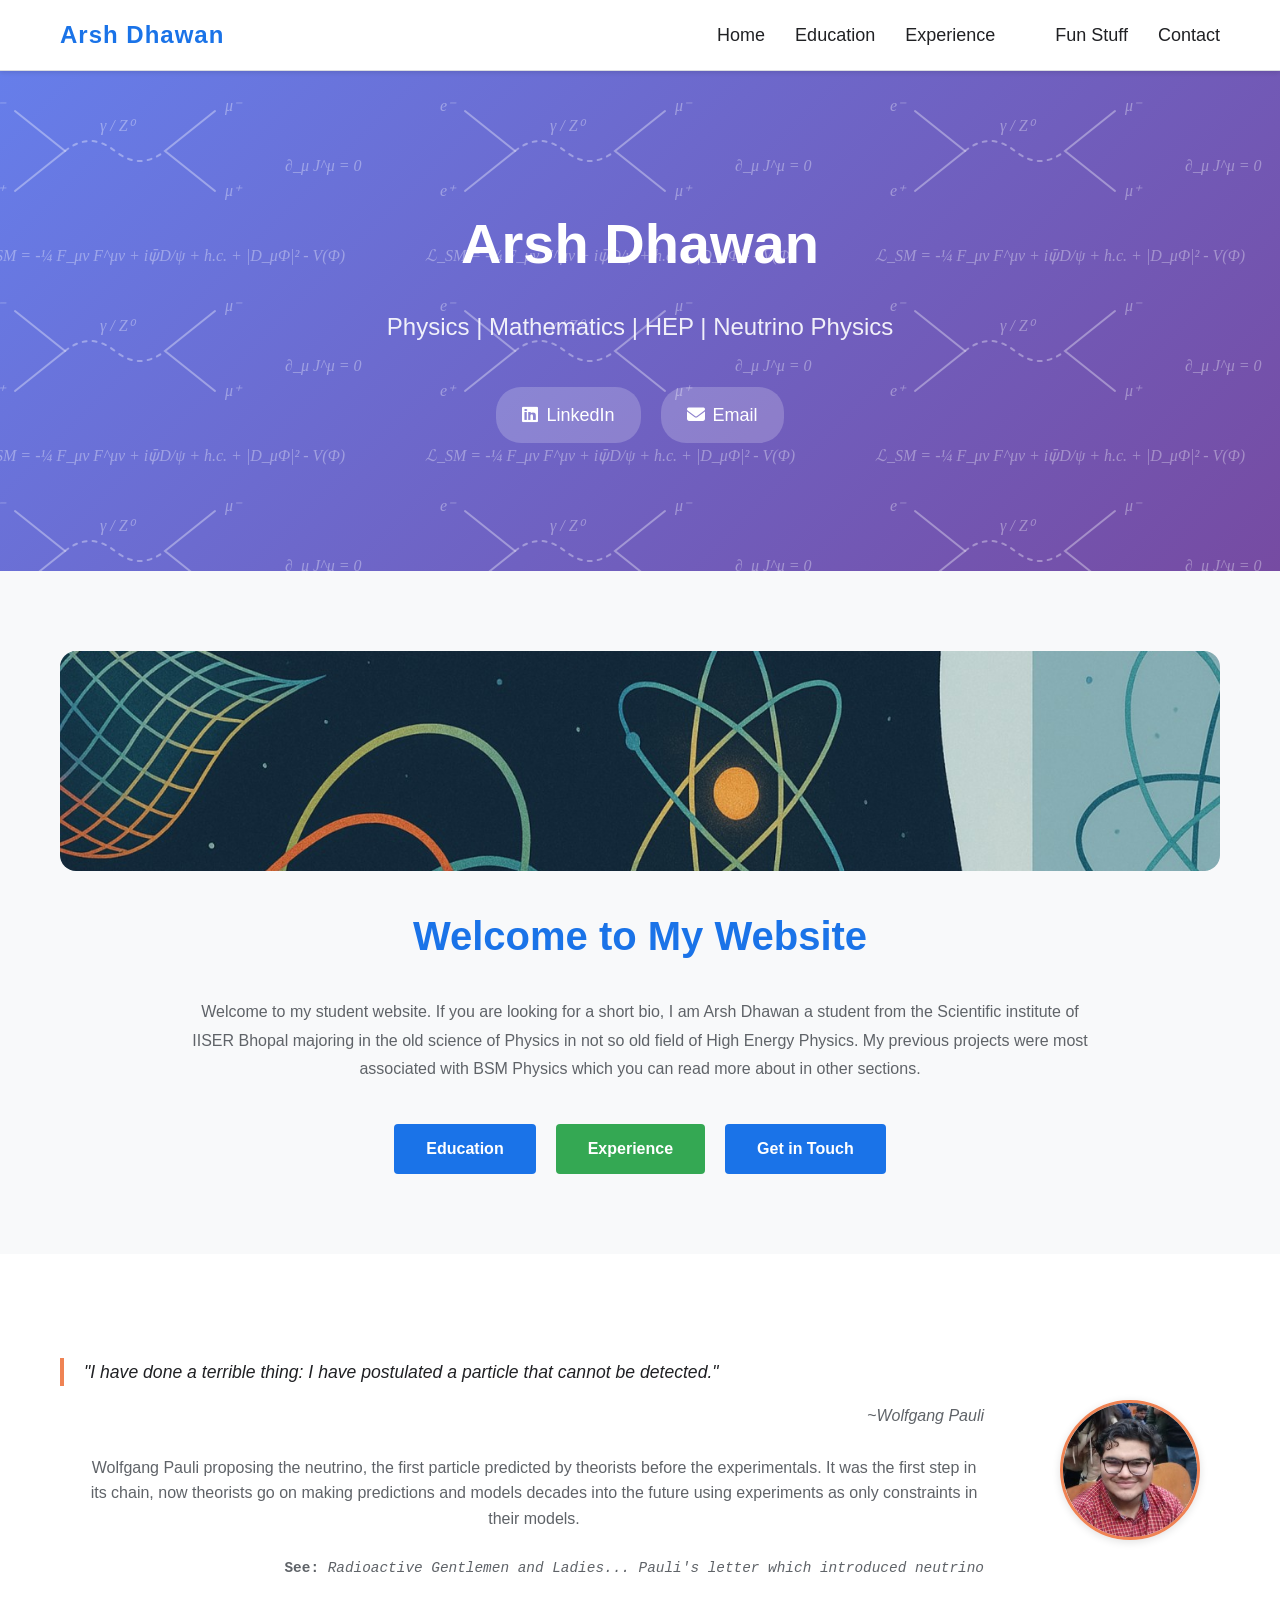
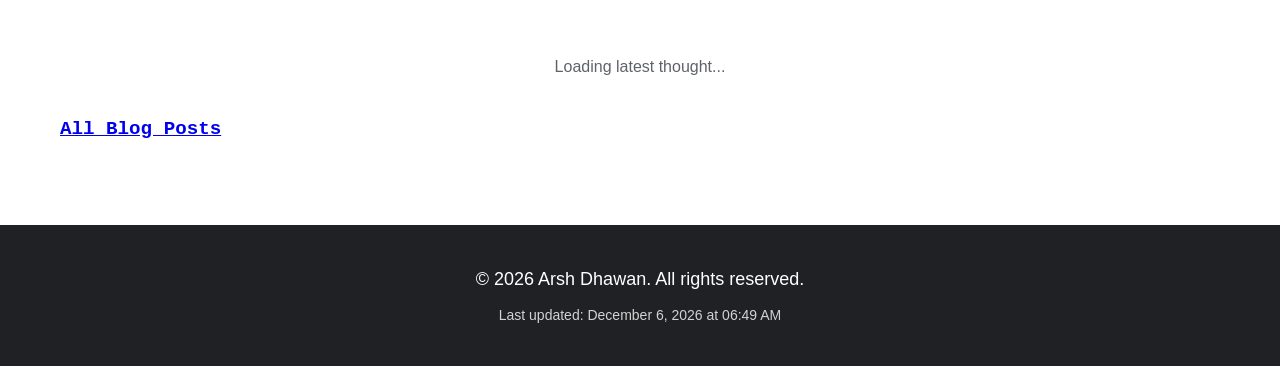
==== commit 623ed13a: "Refactor index.html structure and content Removed redundant meta tags and updated the title. Reorgan" ====
--- a/index.html
+++ b/index.html
@@ -1,13 +1,15 @@
 <!DOCTYPE html>
 <html lang="en">
 <head>
+    <meta charset="UTF-8">
+    <meta name="viewport" content="width=device-width, initial-scale=1.0">
+    <title>Arsh Dhawan - Portfolio</title>
+    
     <!-- Favicon Links -->
     <link rel="icon" href="images/cherenkov-nu.png" type="image/png">
     <!-- If you also want to use the .ico as a fallback, you can uncomment the line below and ensure you have a favicon.ico file -->
     <!-- <link rel="icon" href="favicon.ico" sizes="48x48"> -->
-    <meta charset="UTF-8">
-    <meta name="viewport" content="width=device-width, initial-scale=1.0">
-    <title>Contact - Arsh Dhawan</title>
+
     <link rel="stylesheet" href="styles.css">
     <link rel="stylesheet" href="https://cdnjs.cloudflare.com/ajax/libs/font-awesome/6.4.0/css/all.min.css">
 </head>
@@ -26,7 +28,7 @@
                     <a href="experience.html" class="nav-link">Experience</a>
                 </li>
                 <li class="nav-item">
-                    <a href="fun.html" class="nav-link">Fun Stuff</a>
+                <li class="nav-item"><a href="fun.html" class="nav-link">Fun Stuff</a></li>
                 </li>
                 <li class="nav-item">
                     <a href="contact.html" class="nav-link">Contact</a>
@@ -35,97 +37,68 @@
         </div>
     </nav>
 
-    <section class="page-header header-contact">
-        <h1>Get in Touch</h1>
+    <section id="home" class="hero">
+        <div class="hero-content">
+            <h1>Arsh Dhawan</h1>
+            <p class="subtitle">Physics | Mathematics | HEP | Neutrino Physics</p>
+            <div class="social-links">
+                <a href="https://www.linkedin.com/in/arsh-dhawan/" target="_blank" rel="noopener noreferrer">
+                    <i class="fab fa-linkedin"></i> LinkedIn
+                </a>
+                <a href="https://mail.google.com/mail/?view=cm&fs=1&to=arsh23@iiserb.ac.in">
+                    <i class="fas fa-envelope"></i> Email
+                </a>
+            </div>
+        </div>
     </section>
 
-    <section class="content-section">
+    <section class="welcome">
         <div class="container">
-            <div class="contact-info-section">
-                <h2>Contact Information</h2>
-                <div class="contact-grid">
-                    <div class="contact-item">
-                        <i class="fas fa-envelope"></i>
-                        <h3>Email</h3>
-                        <a href="https://mail.google.com/mail/?view=cm&fs=1&to=arsh23@iiserb.ac.in">arsh23@iiserb.ac.in</a>
-                    </div>
-                    <div class="contact-item">
-                        <i class="fab fa-linkedin"></i>
-                        <h3>LinkedIn</h3>
-                        <a href="https://www.linkedin.com/in/arsh-dhawan/" target="_blank" rel="noopener noreferrer">
-                            linkedin.com/in/arsh-dhawan
-                        </a>
-                    </div>
-                    <div class="contact-item">
-                        <i class="fas fa-map-marker-alt"></i>
-                        <h3>Location</h3>
-                        <p>IISER Bhopal, India</p>
-                    </div>
-                </div>
+            <img src="images/physics-banner.png" alt="Physics Banner" style="width:100%;max-height:220px;object-fit:cover;border-radius:16px;margin-bottom:24px;">
+            <h2>Welcome to My Website</h2>
+            <p>
+                Welcome to my student website. If you are looking for a short bio, I am Arsh Dhawan a student from the Scientific institute of IISER Bhopal majoring in the old science of Physics in not so old field of High Energy Physics. My previous projects were most associated with BSM Physics which you can read more about in other sections.
+            </p>
+            <div class="quick-links">
+                <a href="education.html" class="btn btn-primary">Education</a>
+                <a href="experience.html" class="btn btn-secondary">Experience</a>
+                <a href="contact.html" class="btn btn-primary">Get in Touch</a>
             </div>
+        </div>
+    </section>
+<section class="random-content">
+        <div class="container" style="display: flex; align-items: center; gap: 32px; flex-wrap: wrap;">
             
-            <!-- Removed the redundant opening <section> and <div class="container"> tags here -->
-
-            <div class="contact-info-section" style="margin-top: 3rem;">
-                <h2>Socials</h2>
-                <div class="contact-grid">
-                    <div class="contact-item">
-                        <i class="fab fa-instagram" style="color: #E1306C;"></i>
-                        <h3>Instagram</h3>
-                        <a href="https://www.instagram.com/arsh007feynman/" target="_blank" rel="noopener noreferrer">
-                            @arsh007feynman
-                        </a>
-                    </div>
-                    <div class="contact-item">
-                        <i class="fab fa-goodreads" style="color: #553B08;"></i>
-                        <h3>Goodreads</h3>
-                        <a href="https://www.goodreads.com/arsh_dhawan" target="_blank" rel="noopener noreferrer">
-                            arsh_dhawan
-                        </a>
-                    </div>
-                    <div class="contact-item">
-                        <!-- Wrapping SVG in an i tag so your styles.css targets it perfectly like a FontAwesome icon -->
-                        <i style="color: #00E054;">
-                            <svg viewBox="0 0 24 24" style="width: 1em; height: 1em; fill: currentColor; vertical-align: -0.125em;" xmlns="http://www.w3.org/2000/svg">
-                                <circle cx="12" cy="12" r="10" />
-                            </svg>
-                        </i>
-                        <h3>Letterboxd</h3>
-                        <a href="https://letterboxd.com/azaadArsh/" target="_blank" rel="noopener noreferrer">
-                            azaadArsh
-                        </a>
-                    </div>
-                </div>
+            <div style="flex: 1; min-width: 300px;">
+                <section style="margin-bottom: 24px;">
+                    <blockquote style="font-style: italic; font-size: 1.1rem; border-left: 4px solid #ef8354; padding-left: 20px; margin: 24px 0;">
+                        "I have done a terrible thing: I have postulated a particle that cannot be detected."
+                    </blockquote>
+                    <p style="text-align: right; font-style: italic; margin-top: -8px; margin-bottom: 24px;">
+                        ~Wolfgang Pauli
+                    </p>
+                    <p style="line-height: 1.6; margin-bottom: 24px;">
+                        Wolfgang Pauli proposing the neutrino, the first particle predicted by theorists before the experimentals. It was the first step in its chain, now theorists go on making predictions and models decades into the future using experiments as only constraints in their models.
+                    </p>
+                    <p style="text-align: right; font-family: 'Courier New', monospace; font-size: 0.9rem;">
+                        <strong>See:</strong> <em><a href="https://www.math.utah.edu/~beebe/talks/2015/qtm/pdf/pauli-1930-ltc.pdf" style="text-decoration: none; color: inherit;">Radioactive Gentlemen and Ladies... Pauli's letter which introduced neutrino</a></em>
+                    </p>
+                </section>
             </div>
 
-            <div class="cv-section" style="margin-top: 3rem;">
-                <h2>Curriculum Vitae</h2>
-                <div class="cv-box">
-                    <p>My detailed CV is available for download. It contains my complete academic achievements, research experience, skills, and professional background.</p>
-                    <a href="pdfs/arsh_cv_wp.pdf" class="btn btn-primary" target="_blank">
-                        <i class="fas fa-download"></i> Download CV (PDF)
-                    </a>
-                </div>
+            <div style="flex: 0 0 180px; text-align: center;">
+                <img src="images/linkedin-profile.jpg" alt="Profile Picture" style="width:140px;height:140px;object-fit:cover;border-radius:50%;box-shadow:0 2px 8px rgba(0,0,0,0.12);border:3px solid #ef8354;display:block;margin:0 auto;">
             </div>
 
-            <div class="message-section" style="margin-top: 3rem;">
-                <h2>Send Me a Message</h2>
-                <p>Feel free to reach out to me for collaborations, opportunities, or just to say hello!</p>
-                <form class="contact-form" action="https://formspree.io/f/mpqylqwe" method="POST">
-                    <div class="form-group">
-                        <label for="name">Name</label>
-                        <input type="text" id="name" name="name" required>
-                    </div>
-                    <div class="form-group">
-                        <label for="email">Email</label>
-                        <input type="email" id="email" name="email" required>
-                    </div>
-                    <div class="form-group">
-                        <label for="message">Message</label>
-                        <textarea id="message" name="message" rows="5" required></textarea>
-                    </div>
-                    <button type="submit" class="btn btn-primary">Send Message</button>
-                </form>
+        </div>
+
+        <div class="container" style="margin-top: 48px;">
+            <div id="latestBlog">
+                <p>Loading latest thought...</p>
+            </div>
+            <div id="allBlogs" style="margin-top:32px;">
+                <h3 style="font-family:'Fira Mono','Roboto Mono','Consolas',monospace;font-size:1.2rem;"><a href ="fun.html"> All Blog Posts</a></h3>
+                <div id="blogList"></div>
             </div>
         </div>
     </section>
